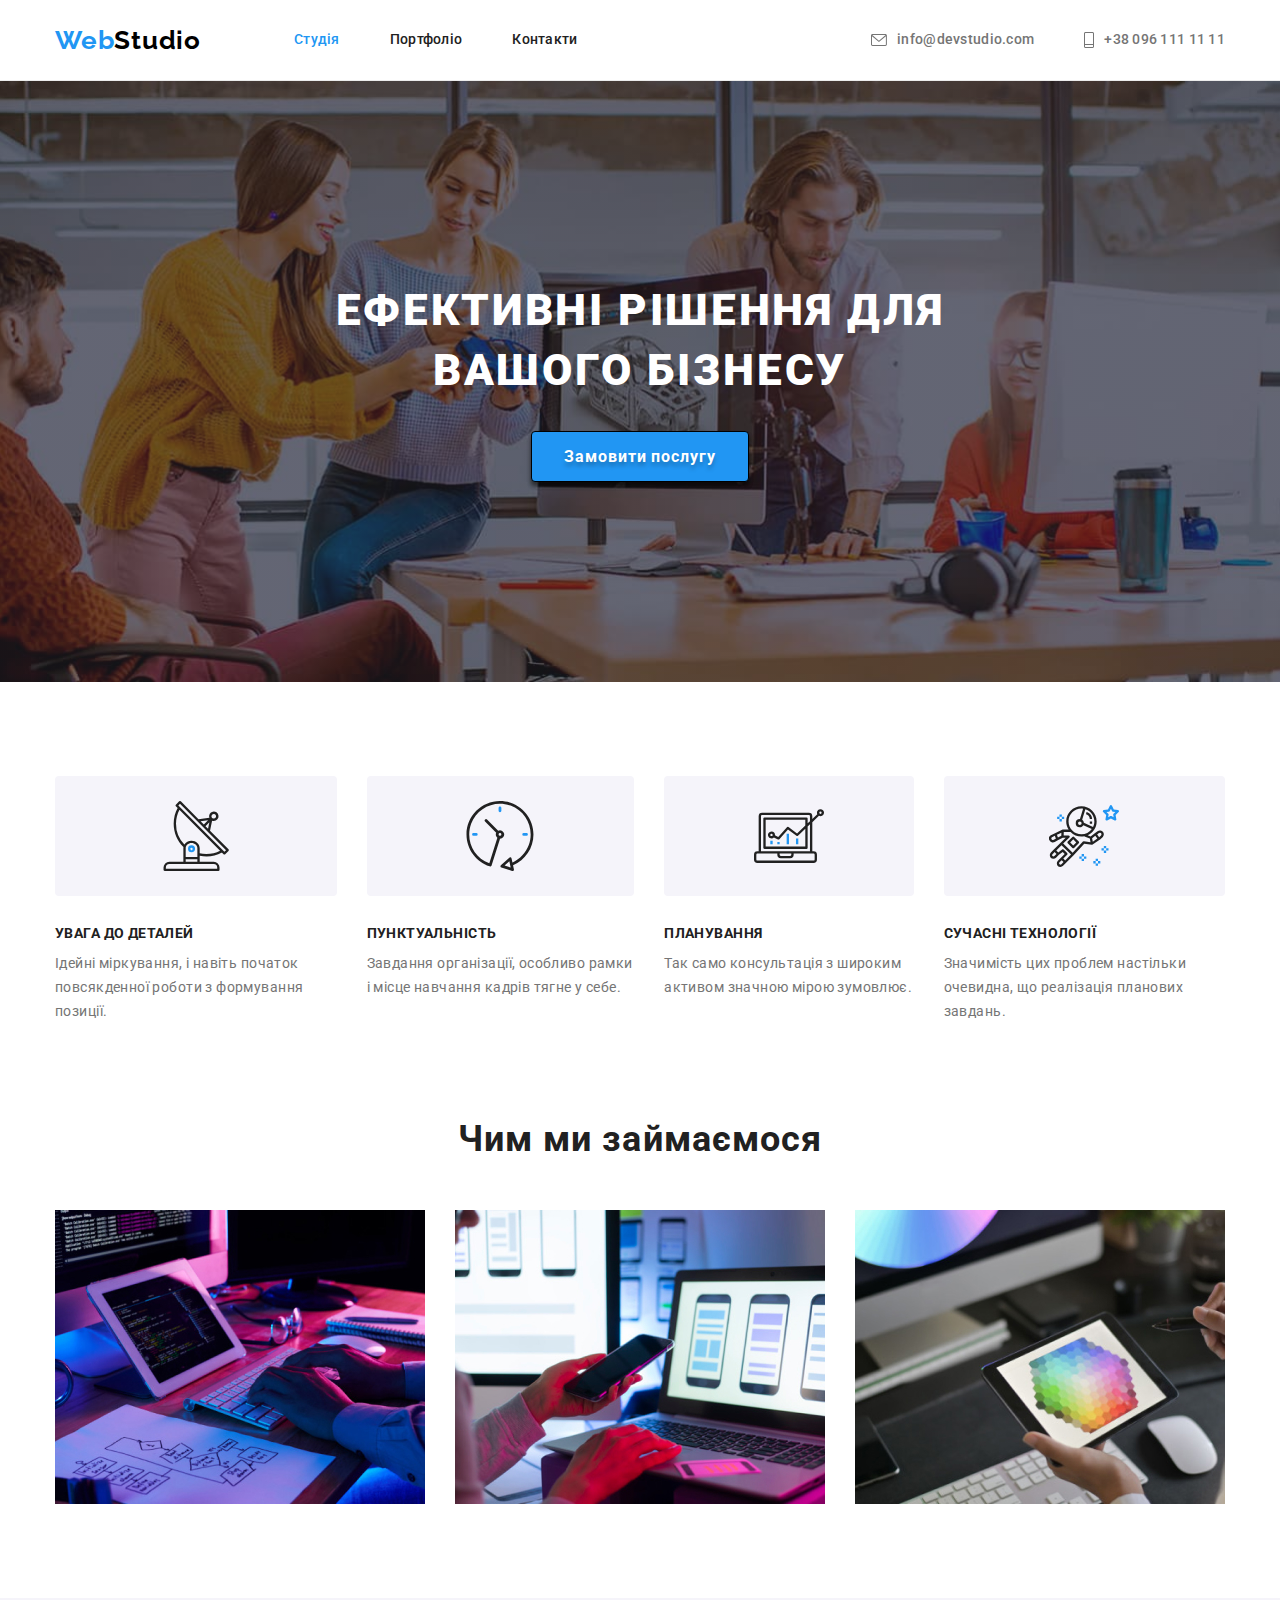
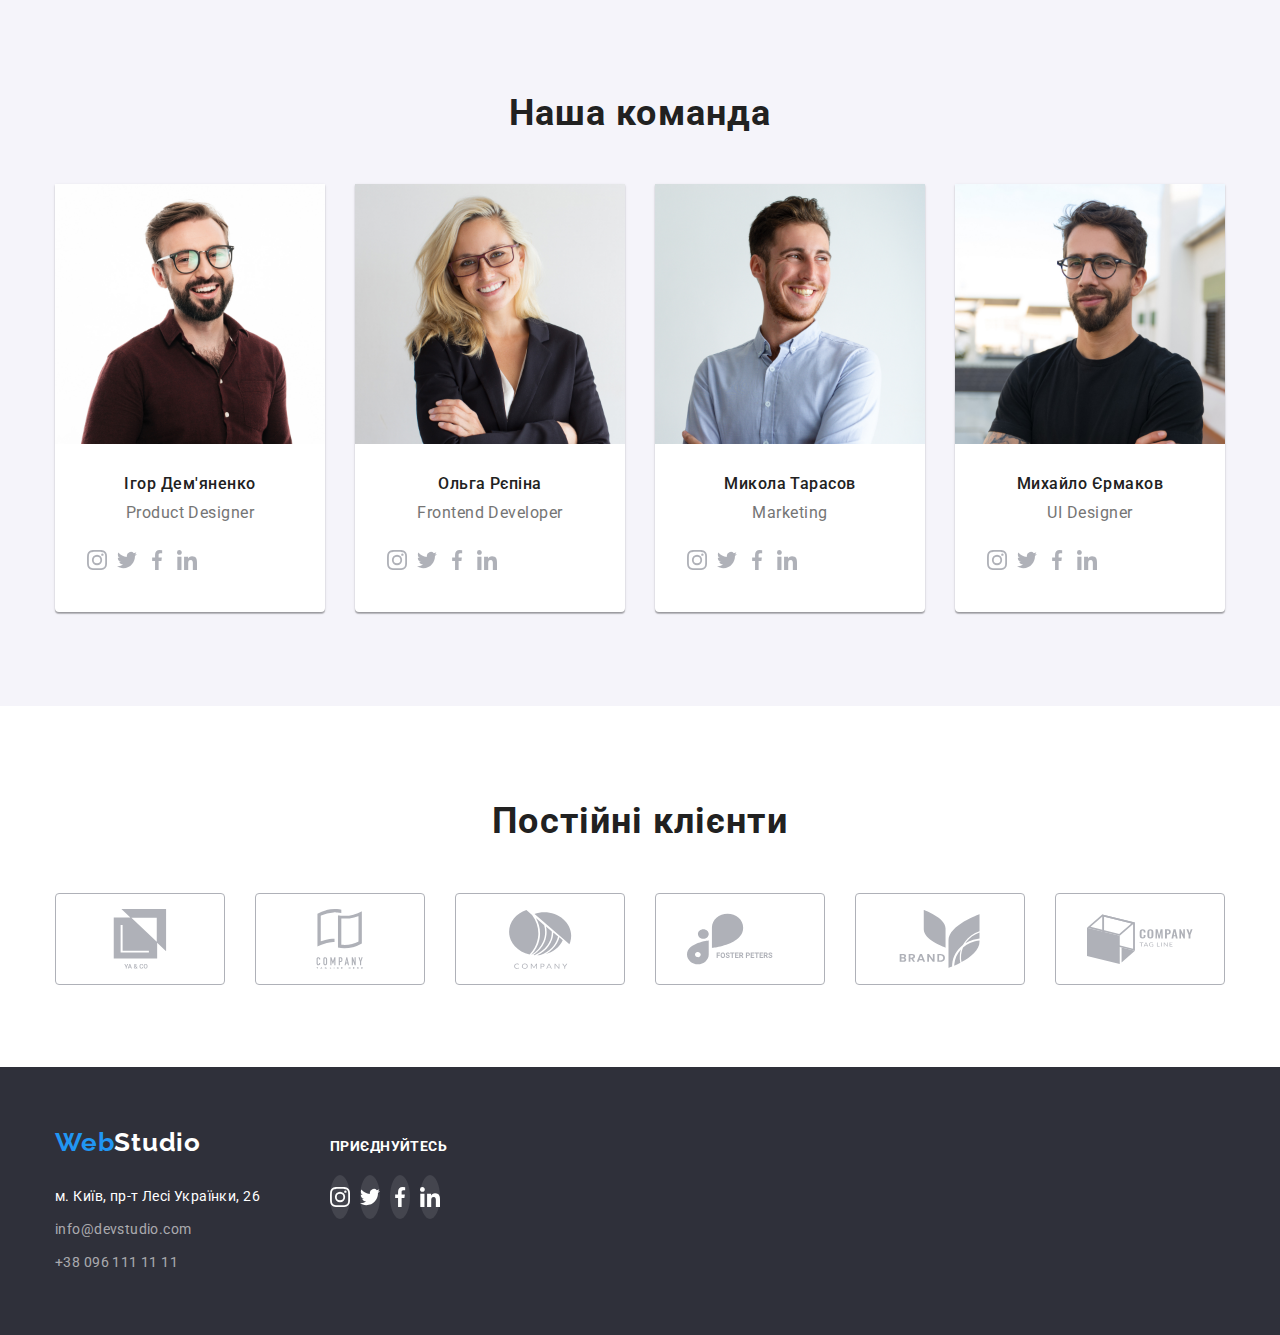
==== index.html @ ba9cae2b "перенесення ДЗ 4" ====
<!DOCTYPE html>
<html lang="uk">
<head>
    <meta charset="UTF-8">
    <meta http-equiv="X-UA-Compatible" content="IE=edge">
    <meta name="viewport" content="width=device-width, initial-scale=1.0">
    <link rel="preconnect" href="https://fonts.googleapis.com">
    <link rel="preconnect" href="https://fonts.gstatic.com" crossorigin>
    <link href="https://fonts.googleapis.com/css2?family=Raleway:wght@700&family=Roboto:wght@400;500;700;900&display=swap" rel="stylesheet">
    <link rel="stylesheet" href="https://cdnjs.cloudflare.com/ajax/libs/modern-normalize/1.1.0/modern-normalize.min.css">
    <title lang="en">WebStudio</title>
    <link rel="stylesheet" href="./css/styles.css">
</head>
<body>
    <!--Шапка-->
    <header class="page-header">
        <div class="container">
        <nav class="site-nav">
            <a href="./index.html" class="logo item">Web<span class="logo-header">Studio</span></a>
            <ul class="nav-list">
                <li class="item">
                    <a class="link current" href="#">Студія</a>
                </li>
                <li class="item">
                    <a class="link" href="./portfolio.html">Портфоліо</a>
                </li>
                <li class="item">
                    <a class="link" href="#">Контакти</a>
                </li>
            </ul>
        </nav>
        <ul class="header-contacts">
            <li class="item">
               <a class="link contacts" href="mailto:info@devstudio.com"> 
                <svg class="contacts-icon mail">
                    <use href="./images/icons.svg#icon-mail"></use>
                </svg>info@devstudio.com</a>
                </li>
            <li class="item">
                <a class="link contacts" href="tel:+380961111111">
                    <svg class="contacts-icon tel">
                        <use href="./images/icons.svg#icon-tel"></use>
                    </svg>+38 096 111 11 11</a>
            </li>
        </ul>
    </div>
    </header>
    <main>
         <!--Герой-->
     <section class="hero">
        <h1 class="hero-title">Ефективні рішення для <br> вашого бізнесу</h1>
         <button class="hero-button" type="button">Замовити послугу</button>
     </section>
          <!--Особливості h2-->
          <div class="specials">
          <section class="container">
                <ul class="specials-list">
                    <li class="specials-item">
                        <div class="place-icon">
                            <svg class="specials-icon">
                                <use href="./images/icons.svg#icon-antena"></use>
                            </svg>
                        </div>
                        <h3 class="specials-title">УВАГА ДО ДЕТАЛЕЙ</h3>
                    <p class="specials-text">Ідейні міркування, і навіть початок повсякденної роботи з формування позиції.</p></li>
                    <li class="specials-item">
                        <div class="place-icon">
                            <svg class="specials-icon">
                                <use href="./images/icons.svg#icon-clock"></use>
                            </svg>
                        </div>
                        <h3 class="specials-title">ПУНКТУАЛЬНІСТЬ</h3>
                    <p class="specials-text">Завдання організації, особливо рамки і місце навчання кадрів тягне у себе.</p></li>
                    <li class="specials-item">
                        <div class="place-icon">
                            <svg class="specials-icon">
                                <use href="./images/icons.svg#icon-diagram"></use>
                            </svg>
                        </div>
                        <h3 class="specials-title">ПЛАНУВАННЯ</h3>
                    <p class="specials-text">Так само консультація з широким активом значною мірою зумовлює.</p></li>
                    <li class="specials-item">
                        <div class="place-icon">
                            <svg class="specials-icon">
                                <use href="./images/icons.svg#icon-astronaut"></use>
                            </svg>
                        </div>
                        <h3 class="specials-title">СУЧАСНІ ТЕХНОЛОГІЇ</h3>
                    <p class="specials-text">Значимість цих проблем настільки очевидна, що реалізація планових завдань.</p></li>
                </ul>
         </section>
        </div>
        <!--Послуги-->
        <section class="service">
            <div class="container">
              <h2 class="section-title">Чим ми займаємося</h2>
           <ul class="service-item">
           <li class="service-card"> <img  src="./images/box1.jpg" alt="фото послуги 1" width="370" height="294"> 
           </li>
           <li class="service-card">
               <img class="service-foto" src="./images/box2.jpg" alt="фото послуги 2" width="370" height="294">
           </li>
           <li class="service-card">
               <img  src="./images/box3.jpg" alt="фото послуги 3" width="370" height="294">
           </li>
           </ul>
        </div>
        </section>
         <!--Команда-->
        <section class="komand">
        <div class="container">
        <h2 class="section-title">Наша команда</h2>
                <ul class="komand-list">
                    <li class="komand-card">
                        <img class="komand-foto" src="./images/foto1.jpg" alt="фото продакт дизайнера" width="270" height="260" >
                        <div class="komand-information">
                        <h3 class="komand-title">Ігор Дем'яненко</h3>
                        <p class="komand-text" lang="en">Product Designer</p>
                        <ul class="social-list">
                            <li class="social-card">
                                <a class="social-link" aria-label="іконка Інстаграм" href="#">
                                    <svg class="social-icon" width="20" height="20">
                                        <use href="./images/icons.svg#icon-instagram"></use>
                                    </svg>
                                </a>
                            </li>
                            <li class="social-card">
                                <a class="social-link" aria-label="іконка Твіттер" href="#">
                                    <svg class="social-icon" width="20" height="20">
                                        <use href="./images/icons.svg#icon-twitter"></use>
                                    </svg>
                                </a>
                            </li>
                            <li class="social-card">
                                <a class="social-link" aria-label="іконка Фейсбук" href="#">
                                    <svg class="social-icon" width="20" height="20">
                                        <use href="./images/icons.svg#icon-facebook"></use>
                                    </svg>
                                </a>
                            </li>
                            <li class="social-card">
                                <a class="social-link"  aria-label="іконка Лінкедін" href="#">
                                    <svg class="social-icon" width="20" height="20">
                                        <use href="./images/icons.svg#icon-linkedin"></use>
                                    </svg>
                                </a>
                            </li>
                        </ul>
                        </div>
                    </li>
                    <li class="komand-card">
                        <img class="komand-foto" src="./images/foto2.jpg" alt="фото фронт енд розробника" width="270" height="260">
                        <div class="komand-information">
                            <h3 class="komand-title">Ольга Рєпіна</h3>
                            <p class="komand-text" lang="en">Frontend Developer</p>
                            <ul class="social-list">
                                <li class="social-card">
                                    <a class="social-link" aria-label="іконка Інстаграм" href="#">
                                        <svg class="social-icon" width="20" height="20">
                                            <use href="./images/icons.svg#icon-instagram"></use>
                                        </svg>
                                    </a>
                                </li>
                                <li class="social-card">
                                    <a class="social-link" aria-label="іконка Твіттер" href="#">
                                        <svg class="social-icon" width="20" height="20">
                                            <use href="./images/icons.svg#icon-twitter"></use>
                                        </svg>
                                    </a>
                                </li>
                                <li class="social-card">
                                    <a class="social-link" aria-label="іконка Фейсбук" href="#">
                                        <svg class="social-icon" width="20" height="20">
                                            <use href="./images/icons.svg#icon-facebook"></use>
                                        </svg>
                                    </a>
                                </li>
                                <li class="social-card">
                                    <a class="social-link"  aria-label="іконка Лінкедін" href="#">
                                        <svg class="social-icon" width="20" height="20">
                                            <use href="./images/icons.svg#icon-linkedin"></use>
                                        </svg>
                                    </a>
                                </li>
                            </ul>
                        </div>
                        </li>
                    <li class="komand-card">
                        <img class="komand-foto" src="./images/foto3.jpg" alt="фото маркетолога" width="270" height="260">
                        <div class="komand-information"> 
                            <h3 class="komand-title">Микола Тарасов</h3>
                            <p class="komand-text" lang="en">Marketing</p>
                            <ul class="social-list">
                                <li class="social-card">
                                    <a class="social-link" aria-label="іконка Інстаграм" href="#">
                                        <svg class="social-icon" width="20" height="20">
                                            <use href="./images/icons.svg#icon-instagram"></use>
                                        </svg>
                                    </a>
                                </li>
                                <li class="social-card">
                                    <a class="social-link" aria-label="іконка Твіттер" href="#">
                                        <svg class="social-icon" width="20" height="20">
                                            <use href="./images/icons.svg#icon-twitter"></use>
                                        </svg>
                                    </a>
                                </li>
                                <li class="social-card">
                                    <a class="social-link" aria-label="іконка Фейсбук" href="#">
                                        <svg class="social-icon" width="20" height="20">
                                            <use href="./images/icons.svg#icon-facebook"></use>
                                        </svg>
                                    </a>
                                </li>
                                <li class="social-card">
                                    <a class="social-link"  aria-label="іконка Лінкедін" href="#">
                                        <svg class="social-icon" width="20" height="20">
                                            <use href="./images/icons.svg#icon-linkedin" ></use>
                                        </svg>
                                    </a>
                                </li>
                            </ul>
                        </div>
                    </li>
                    <li class="komand-card">
                        <img class="komand-foto" src="./images/foto4.jpg" alt="фото дизайнера інтерфейсу" width="270" height="260">
                            <div class="komand-information">
                            <h3 class="komand-title">Михайло Єрмаков</h3>
                            <p class="komand-text" lang="en">UI Designer</p>
                            <ul class="social-list">
                                <li class="social-card">
                                    <a class="social-link" aria-label="іконка Інстаграм" href="#">
                                        <svg class="social-icon" width="20" height="20">
                                            <use href="./images/icons.svg#icon-instagram"></use>
                                        </svg>
                                    </a>
                                </li>
                                <li class="social-card">
                                    <a class="social-link" aria-label="іконка Твіттер" href="#">
                                        <svg class="social-icon" width="20" height="20">
                                            <use href="./images/icons.svg#icon-twitter"></use>
                                        </svg>
                                    </a>
                                </li>
                                <li class="social-card">
                                    <a class="social-link" aria-label="іконка Фейсбук" href="#">
                                        <svg class="social-icon" width="20" height="20">
                                            <use href="./images/icons.svg#icon-facebook"></use>
                                        </svg>
                                    </a>
                                </li>
                                <li class="social-card">
                                    <a class="social-link"  aria-label="іконка Лінкедін" href="#">
                                        <svg class="social-icon" width="20" height="20">
                                            <use href="./images/icons.svg#icon-linkedin"></use>
                                        </svg>
                                    </a>
                                </li>
                            </ul>                   
                        </div>
                    </li>
                    </ul>
                </div>
           </section>
           <!--Постійні клієнти-->
           <section class="сlients">
           <div class="container">
                <h2 class="section-title">Постійні клієнти</h2>
            <ul class="clients-list">
                <li class="сlients-card">
                    <a class="clients-link" href="#">
                        <svg class="clients-icon">
                            <use href="./images/icons.svg#icon-group1"></use>
                        </svg>
                    </a>
                </li>
                <li class="сlients-card">
                    <a class="clients-link" href="#">
                        <svg class="clients-icon">
                            <use href="./images/icons.svg#icon-group2"></use>
                        </svg>
                    </a>
                </li>
                <li class="сlients-card">
                    <a class="clients-link" href="#">
                        <svg class="clients-icon">
                            <use href="./images/icons.svg#icon-group3"></use>
                        </svg>
                    </a>
                </li>
                <li class="сlients-card">
                    <a class="clients-link" href="#">
                        <svg class="clients-icon">
                            <use href="./images/icons.svg#icon-group4"></use>
                        </svg>
                    </a>
                </li>
                <li class="сlients-card">
                    <a class="clients-link" href="#">
                        <svg class="clients-icon">
                            <use href="./images/icons.svg#icon-group5"></use>
                        </svg>
                    </a>
                </li>
                <li class="сlients-card">
                    <a class="clients-link" href="#">
                        <svg class="clients-icon">
                            <use href="./images/icons.svg#icon-group6"></use>
                        </svg>
                    </a>
                </li>
                </ul>
            </div>
           </section>
     </main>
    <footer class="footer">
            <div class="container">
            <!--Підвал-->
            <div class="box-footer">
                <a class="logo" href="./index.html">Web<span class="logo-footer">Studio</span></a>
                <address>
                    <ul>
                        <li class="footer-list">
                            <a class="address" href="https://goo.gl/maps/ZH45Ejz193mU29eU7" target="_blank">м. Київ, пр-т Лесі Українки, 26</a>
                        </li>
                        <li class="footer-list"><a class="address footer-contacts" href="mailto:info@devstudio.com">info@devstudio.com</a></li>
                        <li class="footer-list"><a class="address footer-contacts" href="tel:+380961111111">+38 096 111 11 11</a></li>
                    </ul>
                </address>
            </div>
            <div class="social-footer">
                <h3 class="specials-title">приєднуйтесь</h3>
                <ul class="social-list footer-list">
                    <li class="social-card">
                        <a class="social-link footer-link" aria-label="іконка Інстаграм" href="#">
                            <svg class="social-icon" width="20" height="20">
                                <use href="./images/icons.svg#icon-instagram"></use>
                            </svg>
                        </a>
                    </li>
                    <li class="social-card">
                        <a class="social-link footer-link" aria-label="іконка Твіттер" href="#">
                            <svg class="social-icon " width="20" height="20">
                                <use href="./images/icons.svg#icon-twitter"></use>
                            </svg>
                        </a>
                    </li>
                    <li class="social-card">
                        <a class="social-link footer-link" aria-label="іконка Фейсбук" href="#">
                            <svg class="social-icon " width="20" height="20">
                                <use href="./images/icons.svg#icon-facebook"></use>
                            </svg>
                        </a>
                    </li>
                    <li class="social-card">
                        <a class="social-link footer-link"  aria-label="іконка Лінкедін" href="#">
                            <svg class="social-icon " width="20" height="20">
                                <use href="./images/icons.svg#icon-linkedin"></use>
                            </svg>
                        </a>
                    </li>
                </ul>
            </div>
            </div>
            </footer>
    </body>
</html>
---- css/styles.css ----
/*колір основного тексту : #757575;*/
/*колір додаткового тексту : #212121;*/
/*колір акценту : #2196F3;*/
/*колір лого шапка : #000000;*/
/*колір білого тексту : #FFFFFF);*/
/*додатковий колір фону : #F5F4FA;*/
/*колір баннера : #2F303A; */
:root{
    --primary-text-color:  #757575;
    --title-text-color: #212121;
    --accent-color: #2196F3;
    --primary-bg-color: #F5F4FA;
    --icons-primary-color: #AFB1B8;
    --second-text-color: #FFFFFF;
}

body{
background-color: #FFFFFF;
color: var(--primary-text-color);
font-family: Roboto, sans-serif;

}

h1, h2, h3, h4, h5, h6, p, ul{
padding: 0;
margin: 0;
}

.container{
width: 100%;
max-width: 1200px;
padding-left: 15px;
padding-right: 15px;
margin-left: auto;
margin-right: auto;
}
/*шапка*/
.page-header{
border-bottom: 1px solid #ECECEC;
}

.logo{
color:var(--accent-color);
font-family: 'Raleway', sans-serif;
font-weight: 700;
font-size: 26px;
line-height: 1.19;
letter-spacing: 0.03em;
}

.logo-header{
color: #000000;
}

ul{
list-style: none;
}

a{
text-decoration: none;
}

.link{
color: var(--title-text-color);
}

.page-header .container{
display: flex;
align-items: center;
}

.site-nav{
display: flex;
}

.nav-list{
display: flex;
}

.link.contacts{
color: var(--primary-text-color);
font-weight: 500;
font-size: 14px;
line-height: 1.14;
letter-spacing: 0.02em;
display: flex;
align-items: center;
}

.contacts-icon{
fill: currentColor;
}

.link:hover,
.link:focus{
color:var(--accent-color);
}

.link.current{
color: var(--accent-color);
}

.nav-list .link{
display: block;
font-weight: 500;
font-size: 14px;
line-height: 1.14;
letter-spacing: 0.02em;
}

.item .link{
padding-bottom: 32px;
padding-top: 32px;
}


.nav-list .item:not(:last-child){
margin-right: 50px;
}

.logo.item{
align-self: center;
margin-right: 93px;
}

.header-contacts{
display: flex;
margin-left: auto;
}

.header-contacts .item + .item{
margin-left: 50px;
}

.header-contacts .item{
display: flex;
}

.contacts-icon{
margin-right: 10px;    
}

.contacts-icon.mail{
width: 16px;
height: 12px;
}

.contacts-icon.tel{
width: 10px;
height: 16px;
}

/*герой*/

.hero{
color: var(--second-text-color);
background-color: #2F303A;
text-align: center;
padding-top: 200px;
padding-bottom: 200px;
/*картинка героя*/
max-width: 1600px;
min-height: 600px;
margin-left: auto;
margin-right: auto;
background-image: linear-gradient(rgba(47, 48, 58, 0.4), rgba(47, 48, 58, 0.4)), url(../images/banner.jpg);
background-repeat: no-repeat;
background-position: center;
background-size: cover;
}

.hero-title{
font-weight: 900;
font-size: 44px;
line-height: 1.36;
letter-spacing: 0.06em;
text-transform: uppercase;
margin-bottom: 30px;
}

.hero-button{
display: inline-block;
border: 1px solid #000000;
border-radius: 4px;
padding: 10px 32px;
min-width: 152px;

background-color: var(--accent-color);
color: var(--second-text-color);
box-shadow: 0px 4px 4px rgba(0, 0, 0, 0.25), 0px 4px 4px rgba(0, 0, 0, 0.25), 0px 4px 4px rgba(0, 0, 0, 0.15);
text-shadow: 0px 4px 4px rgba(0, 0, 0, 0.25);

cursor: pointer;
font-family: inherit;
font-style: normal;
font-weight: 700;
font-size: 16px;
line-height: 1.86;
align-items: center;
letter-spacing: 0.06em;
}

.hero-button:hover,
.hero-button:focus{
background-color: #188CE8;
box-shadow: 0px 4px 4px rgba(0, 0, 0, 0.15);
border-radius: 4px;
}
/*особливості*/
.specials{
padding-top: 94px;
padding-bottom: 94px;
}

.specials-list{
display: flex;
}

.place-icon{
    /*content:"";
    background-image: url("../images/antena.svg");
    background-size: contain;
    background-repeat: no-repeat;
    background-position: center;*/
display: flex;
align-items: center;
justify-content: center;
height: 120px;
margin-bottom: 30px; 
border-radius: 4px;   
background: var(--primary-bg-color);
}

.specials-icon{
width: 70px;
height: 70px;
}

/*
.specials-item:nth-child(2)::before{
    background-image: url();
}*/


.specials-item{
margin-right: 30px;
flex-basis: calc((100%-60px)/4);
}

.specials-item:last-child{
margin-right: 0;
}

.specials-title{
color: var(--title-text-color); 
margin-bottom: 10px;
font-weight: 700;
font-size: 14px;
line-height: 1.14;
text-transform: uppercase;
letter-spacing: 0.03em; 
}

.specials-text{
font-size: 14px;
line-height: 1.71;
letter-spacing: 0.03em;
}

/*послуги*/
.service{
display: flex;
padding-bottom: 94px;
}

.section-title{
color: var(--title-text-color);
font-weight: 700;
font-size: 36px;
line-height: 1.17;
text-align: center;
letter-spacing: 0.03em;
margin-bottom:  50px;
}

.service-item{
display: flex;
gap: 30px;
}

.service-card{
flex-basis: calc((100% - 60px) / 3);
}

img {
display: block;
max-width: 100%;
height: auto;
}

/*команда*/

.komand{
background-color: var(--primary-bg-color);
padding-top: 94px;
padding-bottom: 94px;
}

.komand-list{
display: flex;
gap: 30px;
}

.komand-card{
display: flex;
flex-basis: calc((100% - 3*30px)/4);
flex-wrap: wrap;
flex-direction: column;
background-color: #FFFFFF;
box-shadow: 0px 1px 3px rgba(0, 0, 0, 0.12), 0px 1px 1px rgba(0, 0, 0, 0.14), 0px 2px 1px rgba(0, 0, 0, 0.2);
border-radius: 0px 0px 4px 4px;
}

.komand-title{
color: var(--title-text-color);
font-weight: 500;
font-size: 16px;
line-height: 1.19;
text-align: center;
letter-spacing: 0.03em;
margin-bottom: 10px;
}

.komand-text{
margin-bottom: 16px;

font-size: 16px;
line-height: 1.19;
text-align: center;
letter-spacing: 0.03em;
}

.komand-information{
padding-top: 30px;
padding-bottom: 30px;
}

.social-list{
display: flex;
margin-left: 32px;
margin-right: 32px;
gap: 10px;
}

.social-card{
display: flex;
flex-basis: calc((100%-3*10)/4);
height: 44px;
}

.social-link{
display: flex;
width: 100%;
height: 100%;
align-items: center; 
justify-content: center;
cursor: pointer;
color: var(--icons-primary-color) ;
background-color: #FFFFFF ;  
border-radius: 50%;
}

.social-link:hover,
.social-link:focus{
color: var(--second-text-color);
background-color: var(--accent-color);
}

.social-icon{
background-repeat: no-repeat;
background-size: contain;
fill: currentColor;
}


/*Постійні клієнти*/
.сlients{
padding-top: 94px;
padding-bottom: 82px;
}

.clients-list{
display: flex;
gap: 30px;
}

.сlients-card{
display: flex;
 }

 .clients-link{
display: flex;
width: 170px;
height: 92px;
border: 1px solid var(--icons-primary-color);
border-radius: 4px;
justify-content: center;
align-items: center;
color: var(--icons-primary-color);
}

.clients-link:hover,
.clients-link:focus{
border: 1px solid var(--accent-color);
color: var(--accent-color);
}


.clients-icon{
width: 106px;
height: 60px;
fill: currentColor;
}


/*підвал*/
.footer{
background-color: #2F303A;
padding: 60px 0;
}

.box-footer{
display: flex;
flex-wrap: wrap;
flex-direction: column;
margin-right: 70px;
}

.box-footer .logo{
margin-bottom: 28px;
}

.logo-footer{
color: var(--second-text-color);
}

.address{
color: var(--second-text-color);
font-style: normal;
font-size: 14px;
line-height: 1.71;
letter-spacing: 0.03em;
}

.address:hover,
.address:focus{
color: var(--accent-color);
}

.footer-contacts{
color: rgba(255, 255, 255, 0.6);
}

.footer-list{
margin-bottom: 9px;
}

.footer-list:last-child{
margin-bottom: 0;
}

.footer .container{
display: flex;
flex-wrap: wrap;
align-items: baseline;
}

.social-footer{
padding-bottom: 0px;
}


.social-footer .specials-title{
margin-bottom: 20px;
color: var(--second-text-color);
}

.footer .social-list{
margin: auto;
padding: 0;
width: 206px;
}

.footer-list{
fill: var(--second-text-color);
}

.social-link.footer-link{
background-color: rgba(255, 255, 255, 0.1);
color: var(--second-text-color);
}

.social-link.footer-link:hover,
.social-link.footer-link:focus{
    background-color: var(--accent-color);
}

.footer-list .social-icon{
fill: currentColor;
}


/*портфоліо фільтри*/
.portfolio{
padding-bottom:  94px;
padding-top: 94px;
}

.portfolio-nav{
display: flex;
justify-content: center;
margin-bottom: 50px;
}

.portfolio-list{
margin-right: 8px;
}

.portfolio-btn{
display: inline-block;
border: none;
border-radius: 4px;
padding: 6px 22px;
min-width: 73px;
cursor: pointer;

background-color: var(--primary-bg-color);
color: var(--title-text-color);
font-family: inherit;
font-weight: 500;
font-size: 16px;
line-height: 1.62;
text-align: center;
letter-spacing: 0.03em;
}
    
.portfolio-btn:hover,
.portfolio-btn:focus{
background-color: var(--accent-color);
color: #FFFFFF;
box-shadow: 0px 3px 1px rgba(0, 0, 0, 0.1), 0px 1px 2px rgba(0, 0, 0, 0.08), 0px 2px 2px rgba(0, 0, 0, 0.12);
border-radius: 4px;
}

/*проекти*/

.project-container{
display: flex;
flex-wrap: wrap;
}

.project-element{
width:calc((100% - 60px)/3);
margin-right: 30px;
margin-bottom: 30px;
border: 1px solid #EEEEEE;
}

.project-element:hover,
.project-element:focus{
box-shadow: 0px 1px 1px rgba(0, 0, 0, 0.12), 0px 4px 4px rgba(0, 0, 0, 0.06), 1px 4px 6px rgba(0, 0, 0, 0.16);
}

.project-element:nth-child(3n){
margin-right: 0;
}
.project-element:nth-last-child(-n + 3){
margin-bottom: 0;
}

.project-title{
color: var(--title-text-color);
font-weight: 700;
font-size: 18px;
line-height: 2;
letter-spacing: 0.06em;
}

.project-informatoin{
padding: 20px 24px;  
}

.project-text{
color: var(--primary-text-color);
font-size: 16px;
line-height: 1.9;
letter-spacing: 0.03em;
margin-top: 4px;
}
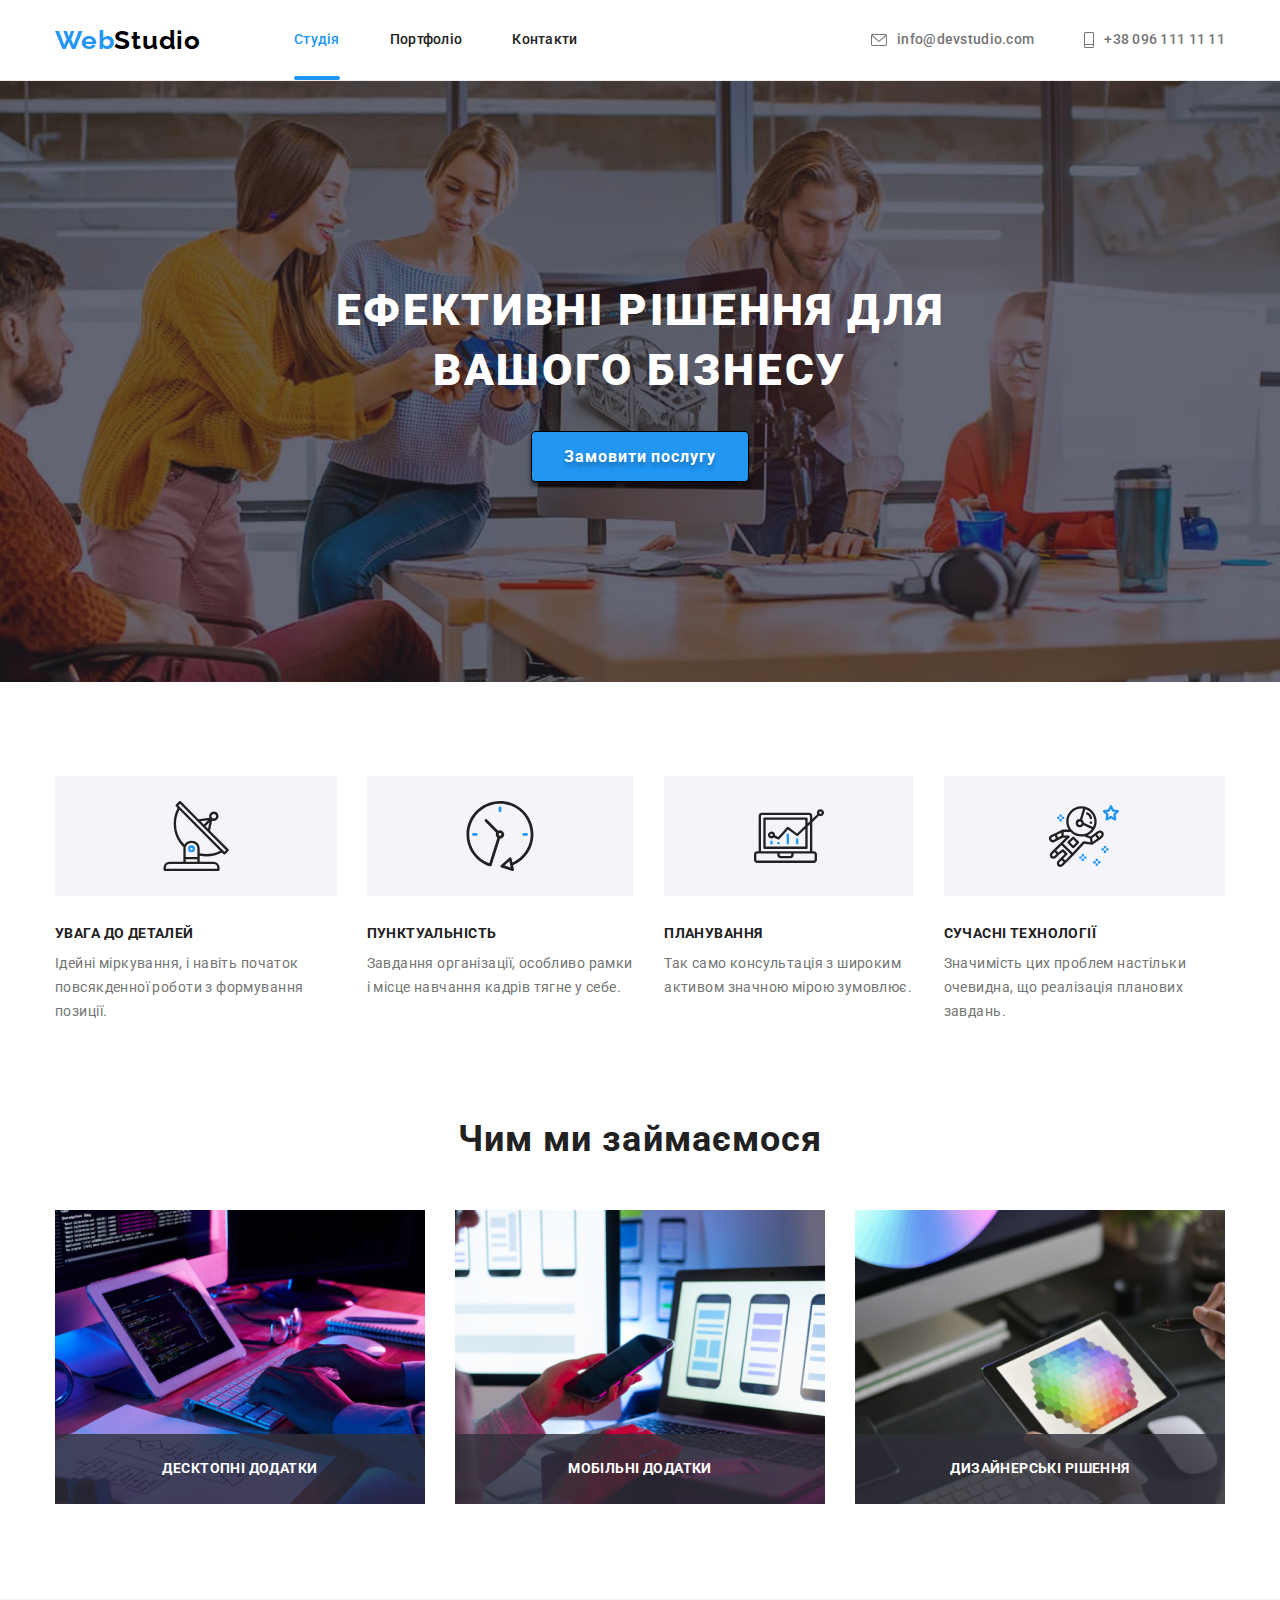
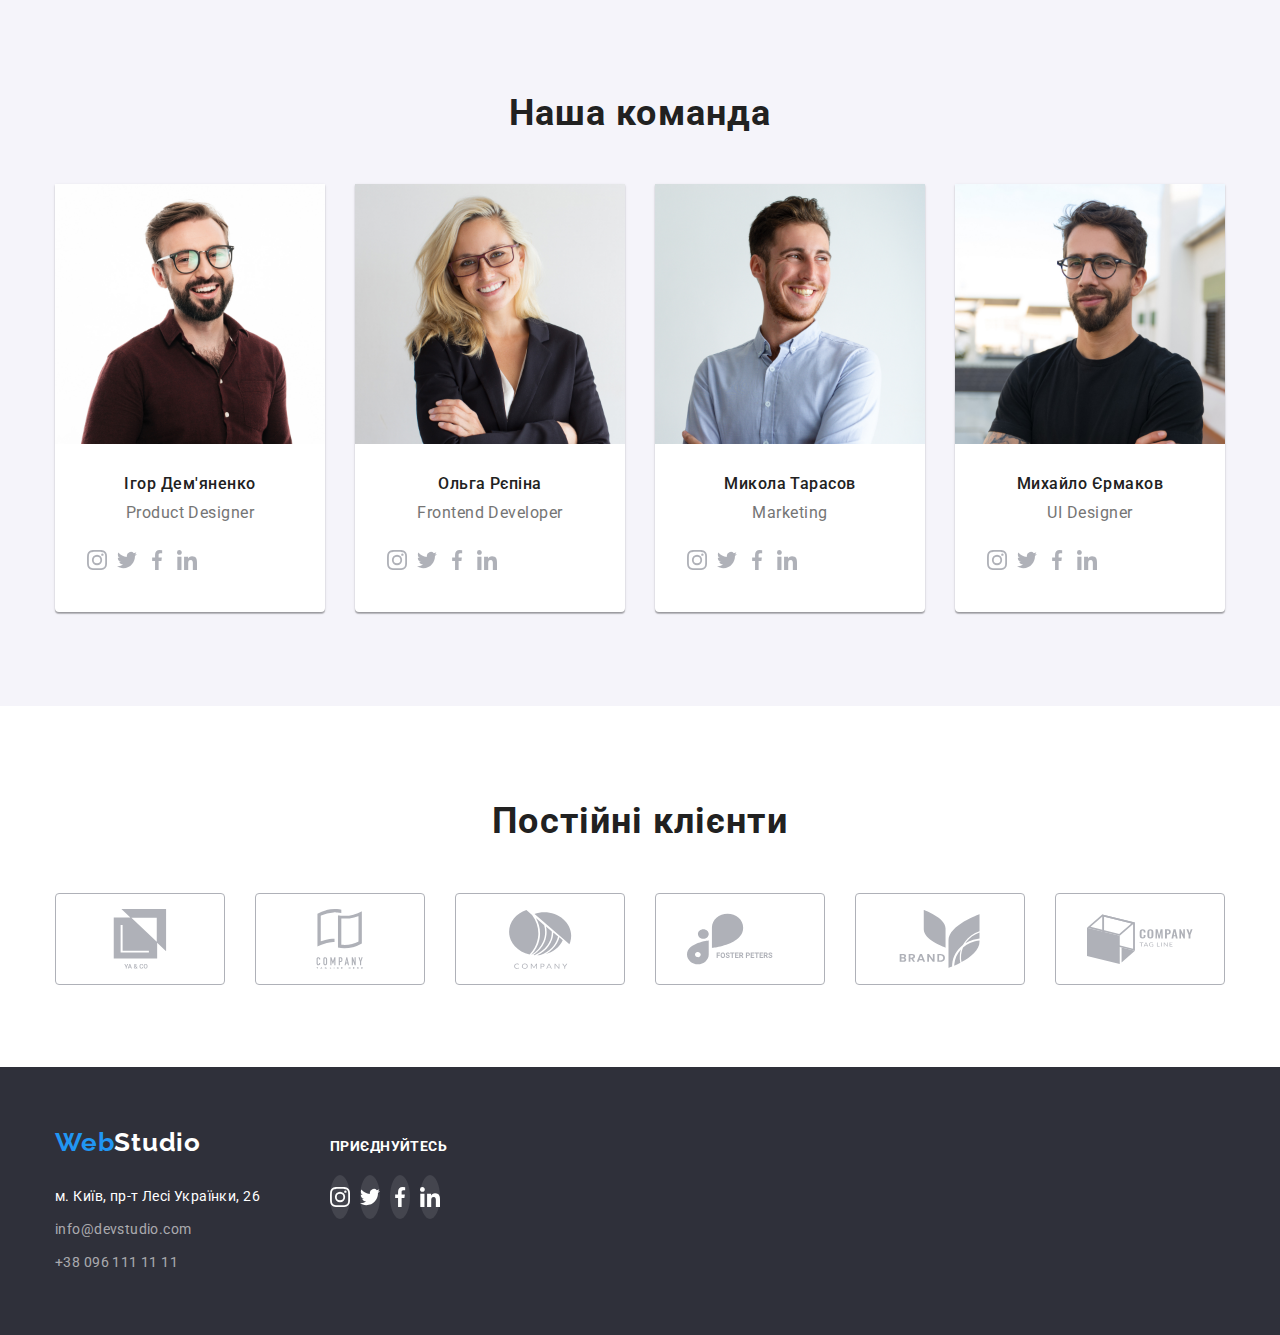
==== commit f474e7a3: "им ми займаємось текст з фоном спозиційований поверх зображення." ====
--- a/index.html
+++ b/index.html
@@ -95,15 +95,30 @@
             <div class="container">
               <h2 class="section-title">Чим ми займаємося</h2>
            <ul class="service-item">
-           <li class="service-card"> <img  src="./images/box1.jpg" alt="фото послуги 1" width="370" height="294"> 
+           <li class="service-card">
+                    <div class="label-thumb">
+                     <img  src="./images/box1.jpg" alt="фото послуги 1" width="370" height="294"> 
+            <div class="label">
+                <h3 class="label-title">Десктопні додатки</h3>
+            </div>
+            </div>
            </li>
            <li class="service-card">
-               <img class="service-foto" src="./images/box2.jpg" alt="фото послуги 2" width="370" height="294">
+            <div class="label-thumb">
+                <img class="service-foto" src="./images/box2.jpg" alt="фото послуги 2" width="370" height="294">
+                <div class="label">
+                <h3 class="label-title">Мобільні додатки</h3>
+            </div>
+            </div>
            </li>
            <li class="service-card">
-               <img  src="./images/box3.jpg" alt="фото послуги 3" width="370" height="294">
-           </li>
-           </ul>
+            <div class="label-thumb"> <img  src="./images/box3.jpg" alt="фото послуги 3" width="370" height="294">
+               <div class="label">
+                <h3 class="label-title">Дизайнерські рішення</h3>
+               </div>
+            </div>
+            </li>
+            </ul>
         </div>
         </section>
          <!--Команда-->
--- a/css/styles.css
+++ b/css/styles.css
@@ -12,6 +12,7 @@
     --primary-bg-color: #F5F4FA;
     --icons-primary-color: #AFB1B8;
     --second-text-color: #FFFFFF;
+    --timing-function: cubic-bezier(0.4, 0, 0.2, 1);
 }
 
 body{
@@ -98,7 +99,34 @@
 
 .link.current{
 color: var(--accent-color);
-}
+
+position: relative;
+}
+
+.link.current::after {
+    content: "";
+
+    position: absolute;
+    left: 0;
+    bottom: 0;
+
+    display: block;
+    width: 100%;
+    /*width: 0%;*/
+    height: 4px;
+    background-color: var(--accent-color);
+    border-radius: 2px;
+
+    /*opacity: 0;*/
+    /*transform: scaleX(0);*/
+    /*transition: opacity*//*width*//* transform 250ms var(--timing-function);*/
+}
+
+/*.link.current:hover::after { анімація активного посилання через: 
+    opacity: 1;
+    width: 100%;
+transform: scaleX(1);
+}*/
 
 .nav-list .link{
 display: block;
@@ -298,6 +326,33 @@
 height: auto;
 }
 
+.label-thumb{
+    position: relative;
+}
+
+.label{
+    position: absolute;
+    bottom: 0;
+    width: 100%;
+      
+}
+
+.label-title{
+    color: var(--second-text-color);
+    font-weight: 700;
+    font-size: 14px;
+line-height: 1.14;
+text-align: center;
+letter-spacing: 0.03em;
+text-transform: uppercase;
+  background-color: rgba(47, 48, 58, 0.8);
+
+    
+  margin-bottom: 0; /*позиціонуємо вниз*/
+  
+  padding: 27px;
+}
+
 /*команда*/
 
 .komand{
